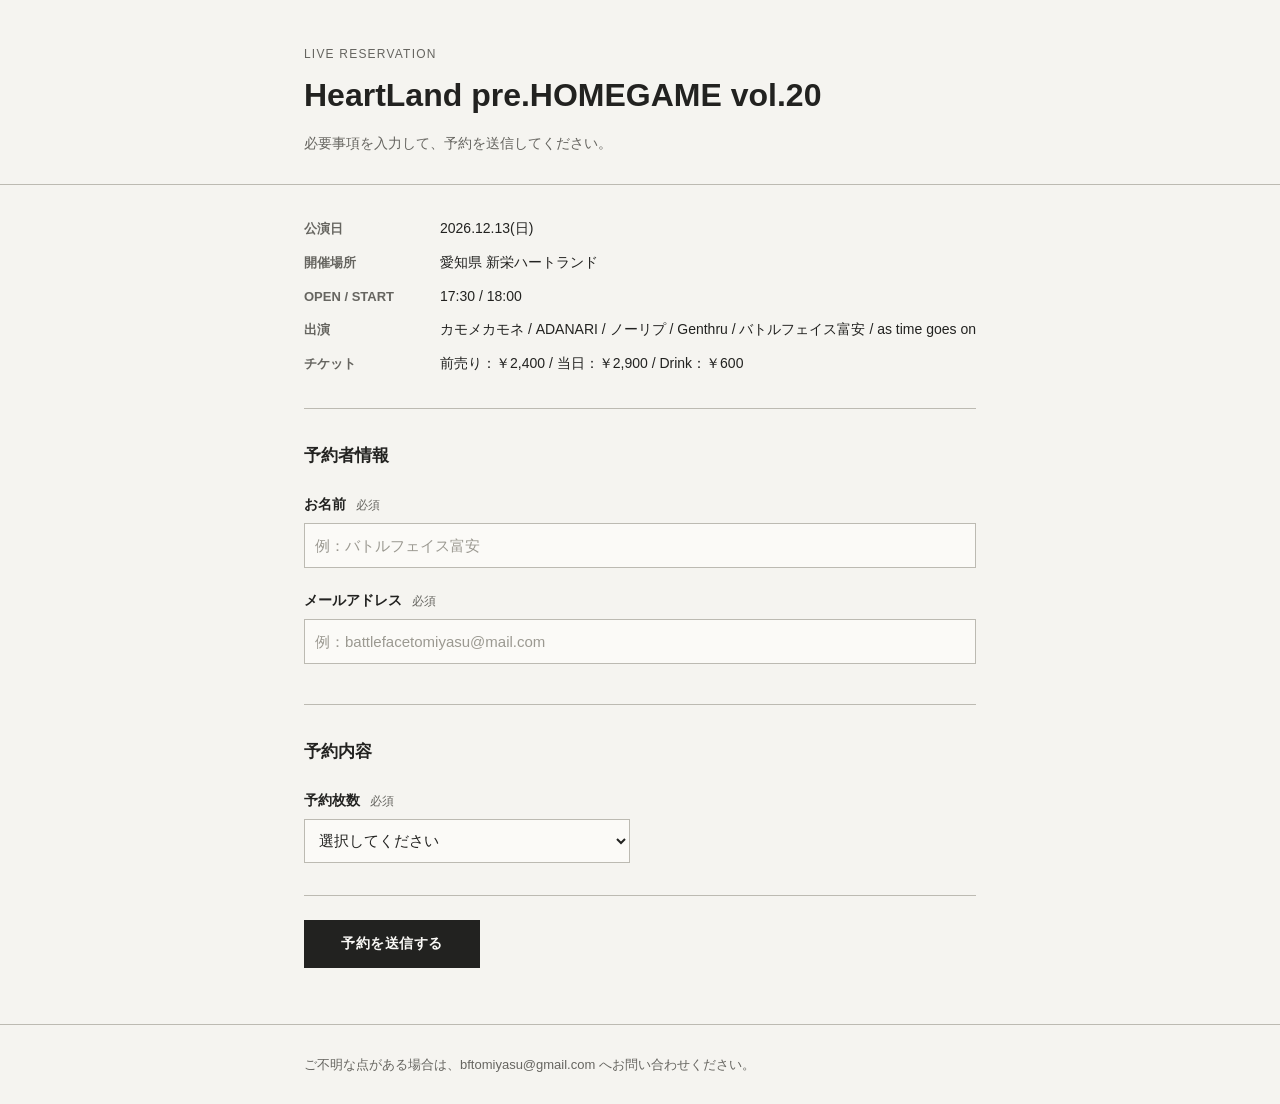
==== forms/live-20261213.html @ 8a6a3896 "コミット" ====
<!doctype html>
<html lang="ja">
<head>
  <meta charset="utf-8">
  <meta name="viewport" content="width=device-width, initial-scale=1">
  <title>バトルフェイス富安_LIVE予約フォーム</title>
  <meta name="description" content="バンドライブの参加予約を行うためのフォームです。">
  <link rel="stylesheet" href="../assets/css/style.css">
<base target="_blank">
</head>
<body>
  <header class="page-header">
    <div class="container">
      <p class="page-kicker">LIVE RESERVATION</p>
      <h1>HeartLand pre.HOMEGAME vol.20</h1>
      <p class="page-lead">必要事項を入力して、予約を送信してください。</p>
    </div>
  </header>

  <main class="container">
    <section class="event-info" aria-labelledby="event-heading">
      <h2 id="event-heading" class="sr-only">公演情報</h2>
      <dl class="event-meta">
        <div class="event-meta-row">
          <dt>公演日</dt>
          <dd>2026.12.13(日)</dd>
        </div>
        <div class="event-meta-row">
          <dt>開催場所</dt>
          <dd>愛知県 新栄ハートランド</dd>
        </div>
        <div class="event-meta-row">
          <dt>OPEN / START</dt>
          <dd>17:30 / 18:00</dd>
        </div>
        <div class="event-meta-row">
          <dt>出演</dt>
          <dd>カモメカモネ / ADANARI / ノーリプ / Genthru / バトルフェイス富安 / as time goes on</dd>
        </div>
        <div class="event-meta-row">
          <dt>チケット</dt>
          <dd>前売り：￥2,400 / 当日：￥2,900 / Drink：￥600</dd>
        </div>
      </dl>
    </section>
    <!--
      Google Formsへ送信する場合は、actionのFORM_IDと各name="entry.XXXXXXXX"を、
      実際のフォームの送信先URL・エントリーIDへ置き換える。
    -->
    <form class="reservation-form" action="https://docs.google.com/forms/u/0/d/e/1FAIpQLSelsSGmGBs6QM5jqErUDJi_N91Kq5aBleQgoty9mkNzshut1A/formResponse" method="post">
      <section class="form-section" aria-labelledby="guest-information">
        <h2 id="guest-information">予約者情報</h2>

        <div class="form-grid">
          <div class="form-field">
            <label for="guest-name">お名前 <span class="required-mark">必須</span></label>
            <input id="guest-name" name="entry.1076069704" type="text" autocomplete="name" placeholder="例：バトルフェイス富安" required>
          </div>

          <div class="form-field">
            <label for="guest-email">メールアドレス <span class="required-mark">必須</span></label>
            <input id="guest-email" name="entry.1202400113" type="email" autocomplete="email" placeholder="例：battlefacetomiyasu@mail.com" required>
          </div>
      </section>

      <section class="form-section" aria-labelledby="reservation-details">
        <h2 id="reservation-details">予約内容</h2>

        <div class="form-stack">
          <div class="form-grid form-grid--two-columns">
            <div class="form-field">
              <label for="ticket-count">予約枚数 <span class="required-mark">必須</span></label>
              <select id="ticket-count" name="entry.237744567" required>
                <option value="" selected disabled>選択してください</option>
                <option value="1枚">1枚</option>
                <option value="2枚">2枚</option>
                <option value="3枚">3枚</option>
                <option value="4枚">4枚</option>
                <option value="5枚">5枚</option>
              </select>
            </div>
        </div>
      </section>
      <div class="form-actions">
        <button type="submit">予約を送信する</button>
      </div>
    </form>
  </main>

  <footer class="page-footer">
    <div class="container">
      <p>ご不明な点がある場合は、bftomiyasu@gmail.com へお問い合わせください。</p>
    </div>
  </footer>
</body>
</html>
---- assets/css/style.css ----
/* Base */
:root {
  --color-bg: #f5f4f0;
  --color-field: #fbfaf7;
  --color-text: #222220;
  --color-subtext: #666560;
  --color-line: #bcbab2;
  --color-line-strong: #222220;
  --font-main: "Hiragino Kaku Gothic ProN", "Noto Sans JP", "Yu Gothic", sans-serif;
}

*,
*::before,
*::after {
  box-sizing: border-box;
}

html {
  scroll-behavior: smooth;
}

body {
  margin: 0;
  background: var(--color-bg);
  color: var(--color-text);
  font-family: var(--font-main);
  font-size: 0.9375rem;
  line-height: 1.8;
}

button,
input,
select,
textarea {
  font: inherit;
}

button {
  cursor: pointer;
}

/* Layout */
.container {
  width: min(100% - 2.5rem, 42rem);
  margin-inline: auto;
}

/* Header */
.page-header {
  padding-block: 2.75rem 1.75rem;
  border-bottom: 1px solid var(--color-line);
}

.page-kicker {
  margin: 0 0 0.5rem;
  color: var(--color-subtext);
  font-size: 0.75rem;
  letter-spacing: 0.1em;
}

.page-header h1 {
  margin: 0;
  font-size: clamp(1.5rem, 3.8vw, 2rem);
  font-weight: 700;
  line-height: 1.35;
}

.page-lead {
  max-width: 38rem;
  margin: 0.875rem 0 0;
  color: var(--color-subtext);
  font-size: 0.875rem;
}

/* Form sections */
.reservation-form {
  padding-block: 2rem 3.5rem;
}

.form-section + .form-section {
  margin-top: 2.5rem;
  padding-top: 2rem;
  border-top: 1px solid var(--color-line);
}

.form-section h2 {
  margin: 0 0 1.25rem;
  font-size: 1.0625rem;
  font-weight: 700;
}

.form-grid {
  display: grid;
  gap: 1.25rem;
}

.form-grid--two-columns {
  grid-template-columns: repeat(2, minmax(0, 1fr));
}

.form-stack {
  display: grid;
  gap: 1.5rem;
}

/* Form controls */
.form-field {
  display: grid;
  gap: 0.375rem;
}

.form-field label,
.choice-group legend {
  color: var(--color-text);
  font-size: 0.875rem;
  font-weight: 700;
}

.required-mark {
  margin-left: 0.375rem;
  color: var(--color-subtext);
  font-size: 0.75rem;
  font-weight: 400;
}

input[type="text"],
input[type="email"],
input[type="tel"],
select,
textarea {
  width: 100%;
  min-height: 2.75rem;
  padding: 0.5rem 0.625rem;
  border: 1px solid var(--color-line);
  border-radius: 0;
  background: var(--color-field);
  color: var(--color-text);
}

textarea {
  min-height: 7rem;
  resize: vertical;
}

input::placeholder,
textarea::placeholder {
  color: #9b9991;
  opacity: 1;
}

input[type="text"]:focus,
input[type="email"]:focus,
input[type="tel"]:focus,
select:focus,
textarea:focus {
  outline: none;
  border-color: var(--color-line-strong);
  background: #ffffff;
}

button:focus-visible,
.choice-item:focus-within,
.form-list-link:focus-visible {
  outline: 1.5px solid var(--color-line-strong);
  outline-offset: 3px;
}

.choice-group {
  display: grid;
  gap: 0.5rem;
  margin: 0;
  padding: 0;
  border: 0;
}

.choice-group legend {
  margin-bottom: 0.375rem;
  padding: 0;
}

.choice-item,
.consent-item {
  display: flex;
  align-items: flex-start;
  gap: 0.5rem;
  color: var(--color-text);
  font-size: 0.875rem;
  line-height: 1.7;
}

.choice-item input,
.consent-item input {
  width: 1rem;
  height: 1rem;
  margin-top: 0.35rem;
  accent-color: var(--color-line-strong);
  flex: 0 0 auto;
}

.consent-item {
  max-width: 40rem;
}

/* Submission */
.form-actions {
  margin-top: 2rem;
  padding-top: 1.5rem;
  border-top: 1px solid var(--color-line);
}

.form-actions button {
  min-width: 11rem;
  min-height: 3rem;
  padding: 0.625rem 1.5rem;
  border: 1px solid var(--color-line-strong);
  border-radius: 0;
  background: var(--color-line-strong);
  color: var(--color-field);
  font-size: 0.875rem;
  font-weight: 700;
  letter-spacing: 0.04em;
  transition:
    background-color 140ms ease,
    color 140ms ease;
}

.form-actions button:hover {
  background: var(--color-field);
  color: var(--color-line-strong);
}

.submit-note {
  margin: 0.75rem 0 0;
  color: var(--color-subtext);
  font-size: 0.8125rem;
}

/* Footer */
.page-footer {
  padding-block: 1.75rem;
  border-top: 1px solid var(--color-line);
}

.page-footer p {
  margin: 0;
  color: var(--color-subtext);
  font-size: 0.8125rem;
}

/* Form portal */
.portal-section + .portal-section {
  margin-top: 2.5rem;
}

.portal-section h2 {
  margin: 0 0 1rem;
  font-size: 1rem;
  font-weight: 700;
}

.form-list {
  margin: 0;
  padding: 0;
  list-style: none;
  border-top: 1px solid var(--color-line);
}

.form-list-item {
  margin: 0;
  border-bottom: 1px solid var(--color-line);
}

.form-list-link {
  display: block;
  padding-block: 1.25rem;
  color: inherit;
  text-decoration: none;
}

.form-list-meta {
  margin: 0 0 0.25rem;
  color: var(--color-subtext);
  font-size: 0.75rem;
  letter-spacing: 0.04em;
}

.form-list-title {
  margin: 0;
  font-size: clamp(1.125rem, 2.8vw, 1.375rem);
  font-weight: 700;
  line-height: 1.45;
  text-decoration: underline;
  text-decoration-color: transparent;
  text-underline-offset: 4px;
  transition: text-decoration-color 140ms ease;
}

.form-list-link:hover .form-list-title {
  text-decoration-color: var(--color-line-strong);
}

.form-list-description {
  max-width: 38rem;
  margin: 0.375rem 0 0;
  color: var(--color-subtext);
  font-size: 0.875rem;
}

.form-list-action {
  display: inline-block;
  margin: 0.75rem 0 0;
  color: var(--color-text);
  font-size: 0.8125rem;
  border-bottom: 1px solid var(--color-line-strong);
  padding-bottom: 1px;
}

.portal-note {
  max-width: 38rem;
  margin: 0;
  color: var(--color-subtext);
  font-size: 0.875rem;
}

/* Small screens */
@media (max-width: 42rem) {
  .container {
    width: min(100% - 1.5rem, 42rem);
  }

  .page-header {
    padding-block: 2rem 1.25rem;
  }

  .form-grid--two-columns {
    grid-template-columns: 1fr;
  }

  .form-actions button {
    width: 100%;
  }
}

/* Reduced motion */
@media (prefers-reduced-motion: reduce) {
  html {
    scroll-behavior: auto;
  }

  *,
  *::before,
  *::after {
    transition-duration: 0.01ms !important;
    animation-duration: 0.01ms !important;
    animation-iteration-count: 1 !important;
  }
}


/* Event details */
.sr-only {
  position: absolute;
  width: 1px;
  height: 1px;
  padding: 0;
  margin: -1px;
  overflow: hidden;
  clip: rect(0, 0, 0, 0);
  white-space: nowrap;
  border: 0;
}

.event-info {
  padding-block: 2rem;
  border-bottom: 1px solid var(--color-line);
}

.event-meta {
  margin: 0;
  display: grid;
  gap: 0.625rem;
}

.event-meta-row {
  display: grid;
  grid-template-columns: 7.5rem minmax(0, 1fr);
  gap: 0.25rem 1rem;
  align-items: baseline;
}

.event-meta-row dt {
  color: var(--color-subtext);
  font-size: 0.8125rem;
  font-weight: 700;
}

.event-meta-row dd {
  margin: 0;
  color: var(--color-text);
  font-size: 0.875rem;
  line-height: 1.7;
}

@media (max-width: 42rem) {
  .event-info {
    padding-block: 1.5rem;
  }

  .event-meta-row {
    grid-template-columns: 1fr;
    gap: 0.125rem;
  }
}
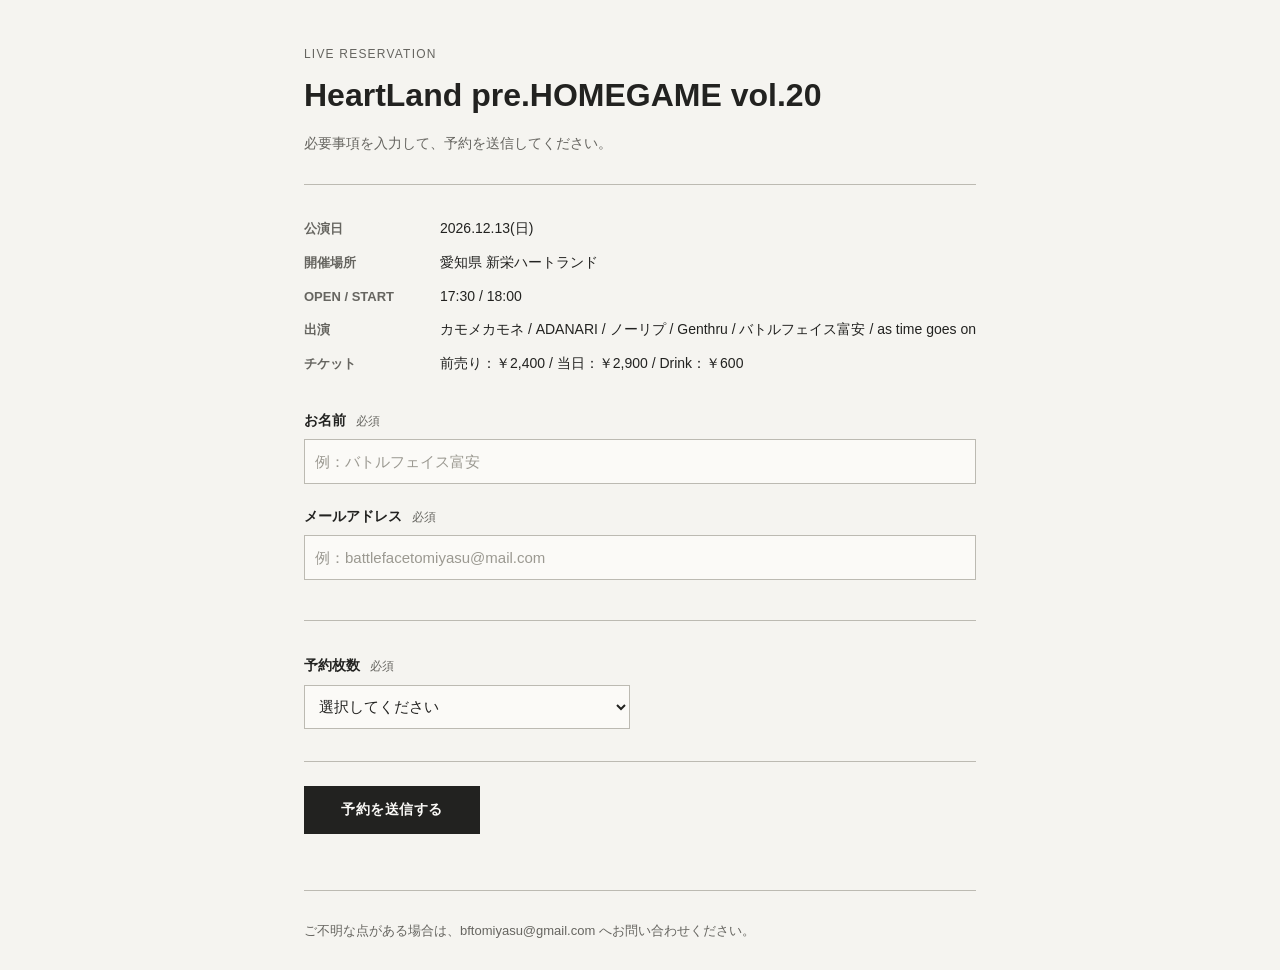
==== commit fbe6c3c7: "デザイン修正" ====
--- a/forms/live-20261213.html
+++ b/forms/live-20261213.html
@@ -49,7 +49,6 @@
     -->
     <form class="reservation-form" action="https://docs.google.com/forms/u/0/d/e/1FAIpQLSelsSGmGBs6QM5jqErUDJi_N91Kq5aBleQgoty9mkNzshut1A/formResponse" method="post">
       <section class="form-section" aria-labelledby="guest-information">
-        <h2 id="guest-information">予約者情報</h2>
 
         <div class="form-grid">
           <div class="form-field">
@@ -61,10 +60,10 @@
             <label for="guest-email">メールアドレス <span class="required-mark">必須</span></label>
             <input id="guest-email" name="entry.1202400113" type="email" autocomplete="email" placeholder="例：battlefacetomiyasu@mail.com" required>
           </div>
+        </div>
       </section>
 
       <section class="form-section" aria-labelledby="reservation-details">
-        <h2 id="reservation-details">予約内容</h2>
 
         <div class="form-stack">
           <div class="form-grid form-grid--two-columns">
@@ -72,13 +71,14 @@
               <label for="ticket-count">予約枚数 <span class="required-mark">必須</span></label>
               <select id="ticket-count" name="entry.237744567" required>
                 <option value="" selected disabled>選択してください</option>
-                <option value="1枚">1枚</option>
-                <option value="2枚">2枚</option>
-                <option value="3枚">3枚</option>
-                <option value="4枚">4枚</option>
-                <option value="5枚">5枚</option>
+                <option value="1">1枚</option>
+                <option value="2">2枚</option>
+                <option value="3">3枚</option>
+                <option value="4">4枚</option>
+                <option value="5">5枚</option>
               </select>
             </div>
+          </div>
         </div>
       </section>
       <div class="form-actions">
--- a/assets/css/style.css
+++ b/assets/css/style.css
@@ -47,7 +47,11 @@
 
 /* Header */
 .page-header {
-  padding-block: 2.75rem 1.75rem;
+  padding-block: 2.75rem 0;
+}
+
+.page-header .container {
+  padding-bottom: 1.75rem;
   border-bottom: 1px solid var(--color-line);
 }
 
@@ -237,7 +241,11 @@
 
 /* Footer */
 .page-footer {
-  padding-block: 1.75rem;
+  padding-block: 0 1.75rem;
+}
+
+.page-footer .container {
+  padding-top: 1.75rem;
   border-top: 1px solid var(--color-line);
 }
 
@@ -248,8 +256,14 @@
 }
 
 /* Form portal */
+.portal-section {
+  padding-block: 2rem 0;
+}
+
 .portal-section + .portal-section {
-  margin-top: 2.5rem;
+  margin-top: 2.25rem;
+  padding-top: 1.75rem;
+  border-top: 1px solid var(--color-line);
 }
 
 .portal-section h2 {
@@ -258,61 +272,112 @@
   font-weight: 700;
 }
 
-.form-list {
+.live-heading {
+  display: flex;
+  align-items: baseline;
+  gap: 0.5rem;
+  letter-spacing: 0.04em;
+}
+
+.live-heading span:last-child {
+  font-size: 0.75rem;
+  color: var(--color-subtext);
+  letter-spacing: 0.12em;
+}
+
+.live-list {
   margin: 0;
   padding: 0;
   list-style: none;
-  border-top: 1px solid var(--color-line);
-}
-
-.form-list-item {
-  margin: 0;
+  border-top: 1px solid var(--color-line-strong);
+}
+
+.live-item {
   border-bottom: 1px solid var(--color-line);
 }
 
-.form-list-link {
-  display: block;
-  padding-block: 1.25rem;
+.live-link {
+  display: grid;
+  grid-template-columns: 6.5rem minmax(0, 1fr) auto;
+  align-items: center;
+  gap: 0.5rem 1.25rem;
+  padding-block: 1.15rem;
   color: inherit;
   text-decoration: none;
-}
-
-.form-list-meta {
+  transition: background-color 120ms ease;
+}
+
+.live-link:hover {
+  background: rgba(34, 34, 32, 0.03);
+}
+
+.live-date-col {
+  line-height: 1.25;
+}
+
+.live-date {
+  display: block;
+  font-size: 0.9375rem;
+  font-weight: 700;
+  letter-spacing: 0.02em;
+}
+
+.live-day {
+  display: inline-block;
+  margin-top: 0.2rem;
+  font-size: 0.75rem;
+  font-weight: 700;
+  color: var(--color-subtext);
+  letter-spacing: 0.08em;
+}
+
+.live-body-col {
+  min-width: 0;
+}
+
+.live-status {
+  display: inline-block;
   margin: 0 0 0.25rem;
-  color: var(--color-subtext);
-  font-size: 0.75rem;
-  letter-spacing: 0.04em;
-}
-
-.form-list-title {
-  margin: 0;
-  font-size: clamp(1.125rem, 2.8vw, 1.375rem);
-  font-weight: 700;
-  line-height: 1.45;
+  padding: 0 0.35rem;
+  font-size: 0.6875rem;
+  font-weight: 700;
+  letter-spacing: 0.06em;
+  color: #b83b24;
+  border-radius: 0;
+}
+
+.live-title {
+  margin: 0;
+  font-size: clamp(1.0625rem, 2.6vw, 1.25rem);
+  font-weight: 700;
+  line-height: 1.4;
+}
+
+.live-link:hover .live-title {
   text-decoration: underline;
-  text-decoration-color: transparent;
-  text-underline-offset: 4px;
-  transition: text-decoration-color 140ms ease;
-}
-
-.form-list-link:hover .form-list-title {
-  text-decoration-color: var(--color-line-strong);
-}
-
-.form-list-description {
-  max-width: 38rem;
-  margin: 0.375rem 0 0;
-  color: var(--color-subtext);
-  font-size: 0.875rem;
-}
-
-.form-list-action {
-  display: inline-block;
-  margin: 0.75rem 0 0;
-  color: var(--color-text);
+  text-underline-offset: 3px;
+}
+
+.live-venue {
+  margin: 0.2rem 0 0;
   font-size: 0.8125rem;
-  border-bottom: 1px solid var(--color-line-strong);
-  padding-bottom: 1px;
+  color: var(--color-subtext);
+}
+
+.live-go {
+  font-size: 0.8125rem;
+  font-weight: 700;
+  padding: 0.35rem 0.7rem;
+  border: 1px solid var(--color-line-strong);
+  white-space: nowrap;
+  transition:
+    background-color 120ms ease,
+    color 120ms ease;
+}
+
+.live-link:hover .live-go {
+  background: var(--color-line-strong);
+  color: var(--color-field);
 }
 
 .portal-note {
@@ -322,40 +387,23 @@
   font-size: 0.875rem;
 }
 
-/* Small screens */
 @media (max-width: 42rem) {
-  .container {
-    width: min(100% - 1.5rem, 42rem);
-  }
-
-  .page-header {
-    padding-block: 2rem 1.25rem;
-  }
-
-  .form-grid--two-columns {
-    grid-template-columns: 1fr;
-  }
-
-  .form-actions button {
-    width: 100%;
-  }
-}
-
-/* Reduced motion */
-@media (prefers-reduced-motion: reduce) {
-  html {
-    scroll-behavior: auto;
-  }
-
-  *,
-  *::before,
-  *::after {
-    transition-duration: 0.01ms !important;
-    animation-duration: 0.01ms !important;
-    animation-iteration-count: 1 !important;
-  }
-}
-
+  .live-link {
+    grid-template-columns: 1fr auto;
+    gap: 0.4rem 0.75rem;
+  }
+
+  .live-date-col {
+    grid-column: 1 / -1;
+    display: flex;
+    align-items: baseline;
+    gap: 0.4rem;
+  }
+
+  .live-day {
+    margin-top: 0;
+  }
+}
 
 /* Event details */
 .sr-only {
@@ -371,7 +419,11 @@
 }
 
 .event-info {
-  padding-block: 2rem;
+  padding-block: 2rem 0;
+}
+
+.event-info .container {
+  padding-bottom: 2rem;
   border-bottom: 1px solid var(--color-line);
 }
 
@@ -401,13 +453,53 @@
   line-height: 1.7;
 }
 
+/* Small screens */
 @media (max-width: 42rem) {
+  .container {
+    width: min(100% - 1.5rem, 42rem);
+  }
+
+  .page-header {
+    padding-block: 2rem 0;
+  }
+
+  .page-header .container {
+    padding-bottom: 1.25rem;
+  }
+
   .event-info {
-    padding-block: 1.5rem;
+    padding-block: 1.5rem 0;
+  }
+
+  .event-info .container {
+    padding-bottom: 1.5rem;
+  }
+
+  .form-grid--two-columns {
+    grid-template-columns: 1fr;
+  }
+
+  .form-actions button {
+    width: 100%;
   }
 
   .event-meta-row {
     grid-template-columns: 1fr;
     gap: 0.125rem;
   }
+}
+
+/* Reduced motion */
+@media (prefers-reduced-motion: reduce) {
+  html {
+    scroll-behavior: auto;
+  }
+
+  *,
+  *::before,
+  *::after {
+    transition-duration: 0.01ms !important;
+    animation-duration: 0.01ms !important;
+    animation-iteration-count: 1 !important;
+  }
 }
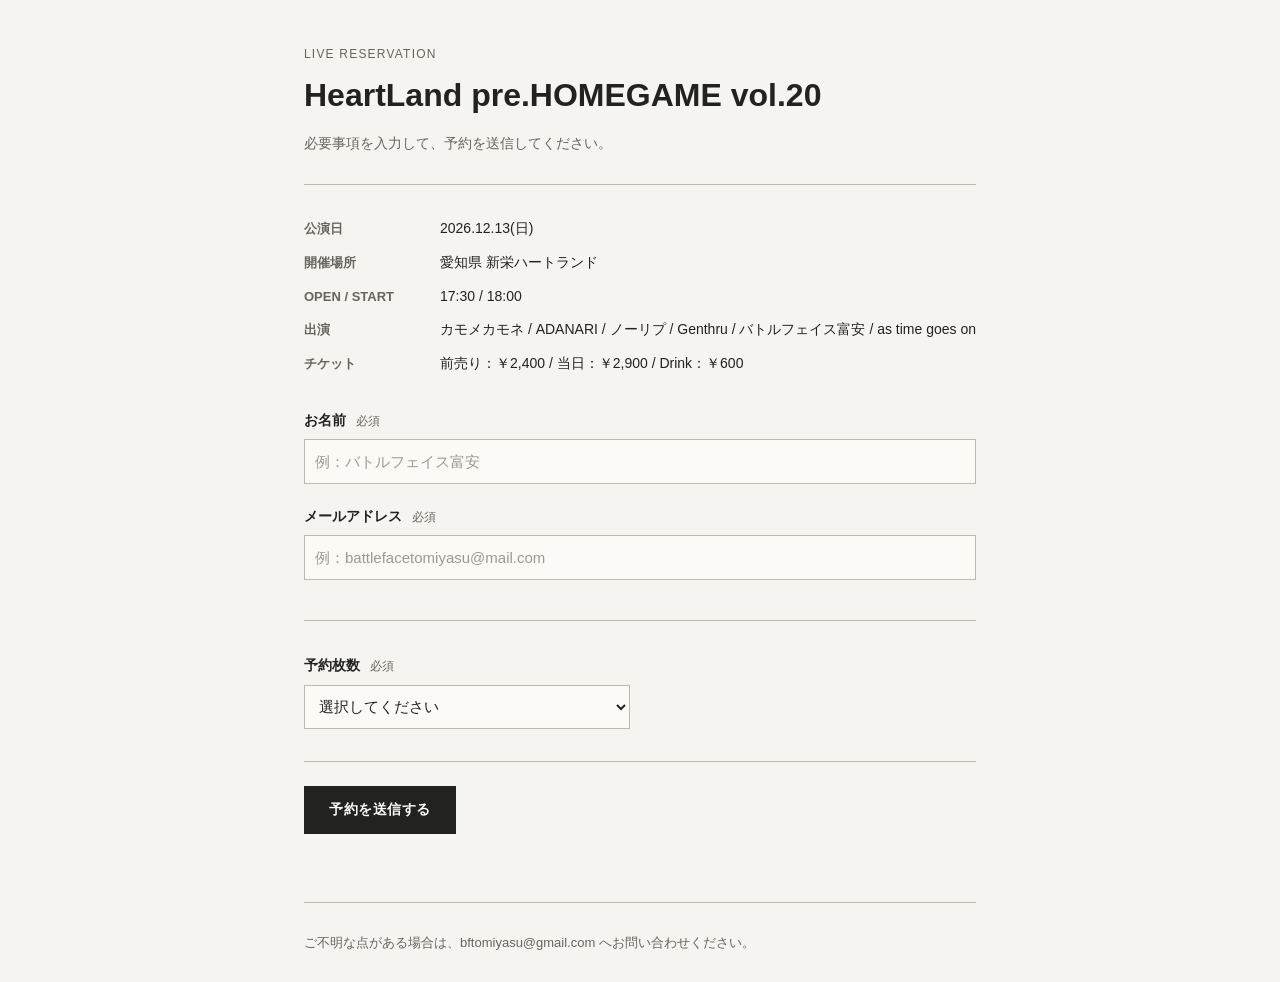
==== commit e212c363: "予約完了処理の修正１" ====
--- a/forms/live-20261213.html
+++ b/forms/live-20261213.html
@@ -47,7 +47,7 @@
       Google Formsへ送信する場合は、actionのFORM_IDと各name="entry.XXXXXXXX"を、
       実際のフォームの送信先URL・エントリーIDへ置き換える。
     -->
-    <form class="reservation-form" action="https://docs.google.com/forms/u/0/d/e/1FAIpQLSelsSGmGBs6QM5jqErUDJi_N91Kq5aBleQgoty9mkNzshut1A/formResponse" method="post">
+    <form id="reservation-form" class="reservation-form" action="https://docs.google.com/forms/u/0/d/e/1FAIpQLSelsSGmGBs6QM5jqErUDJi_N91Kq5aBleQgoty9mkNzshut1A/formResponse" method="post">
       <section class="form-section" aria-labelledby="guest-information">
 
         <div class="form-grid">
@@ -82,7 +82,8 @@
         </div>
       </section>
       <div class="form-actions">
-        <button type="submit">予約を送信する</button>
+        <button type="submit" id="submit-btn">予約を送信する</button>
+        <p id="form-message" class="submit-note" role="status" aria-live="polite"></p>
       </div>
     </form>
   </main>
@@ -93,4 +94,38 @@
     </div>
   </footer>
 </body>
-</html>+</html>
+
+
+<script>
+  const form = document.getElementById("reservation-form");
+  const submitBtn = document.getElementById("submit-btn");
+  const messageEl = document.getElementById("form-message");
+
+  form.addEventListener("submit", async (e) => {
+    e.preventDefault(); // Googleフォームの完了ページへ飛ばないようにする
+
+    submitBtn.disabled = true;
+    submitBtn.textContent = "送信中...";
+    messageEl.textContent = "";
+
+    const formData = new FormData(form);
+
+    try {
+      await fetch(form.action, {
+        method: "POST",
+        mode: "no-cors", // Googleフォーム宛てのクロスオリジン送信に必要
+        body: formData,
+      });
+
+      // no-cors だと成否のステータスは読めないため、送信完了として表示
+      form.reset();
+      messageEl.textContent = "予約を受け付けました！当日お会いできるのを楽しみにしています。";
+    } catch (err) {
+      messageEl.textContent = "送信に失敗しました。時間をおいて再度お試しいただくか、メールでご連絡ください。";
+    } finally {
+      submitBtn.disabled = false;
+      submitBtn.textContent = "予約を送信する";
+    }
+  });
+</script>
--- a/assets/css/style.css
+++ b/assets/css/style.css
@@ -213,7 +213,7 @@
 }
 
 .form-actions button {
-  min-width: 11rem;
+  min-width: 8rem;
   min-height: 3rem;
   padding: 0.625rem 1.5rem;
   border: 1px solid var(--color-line-strong);
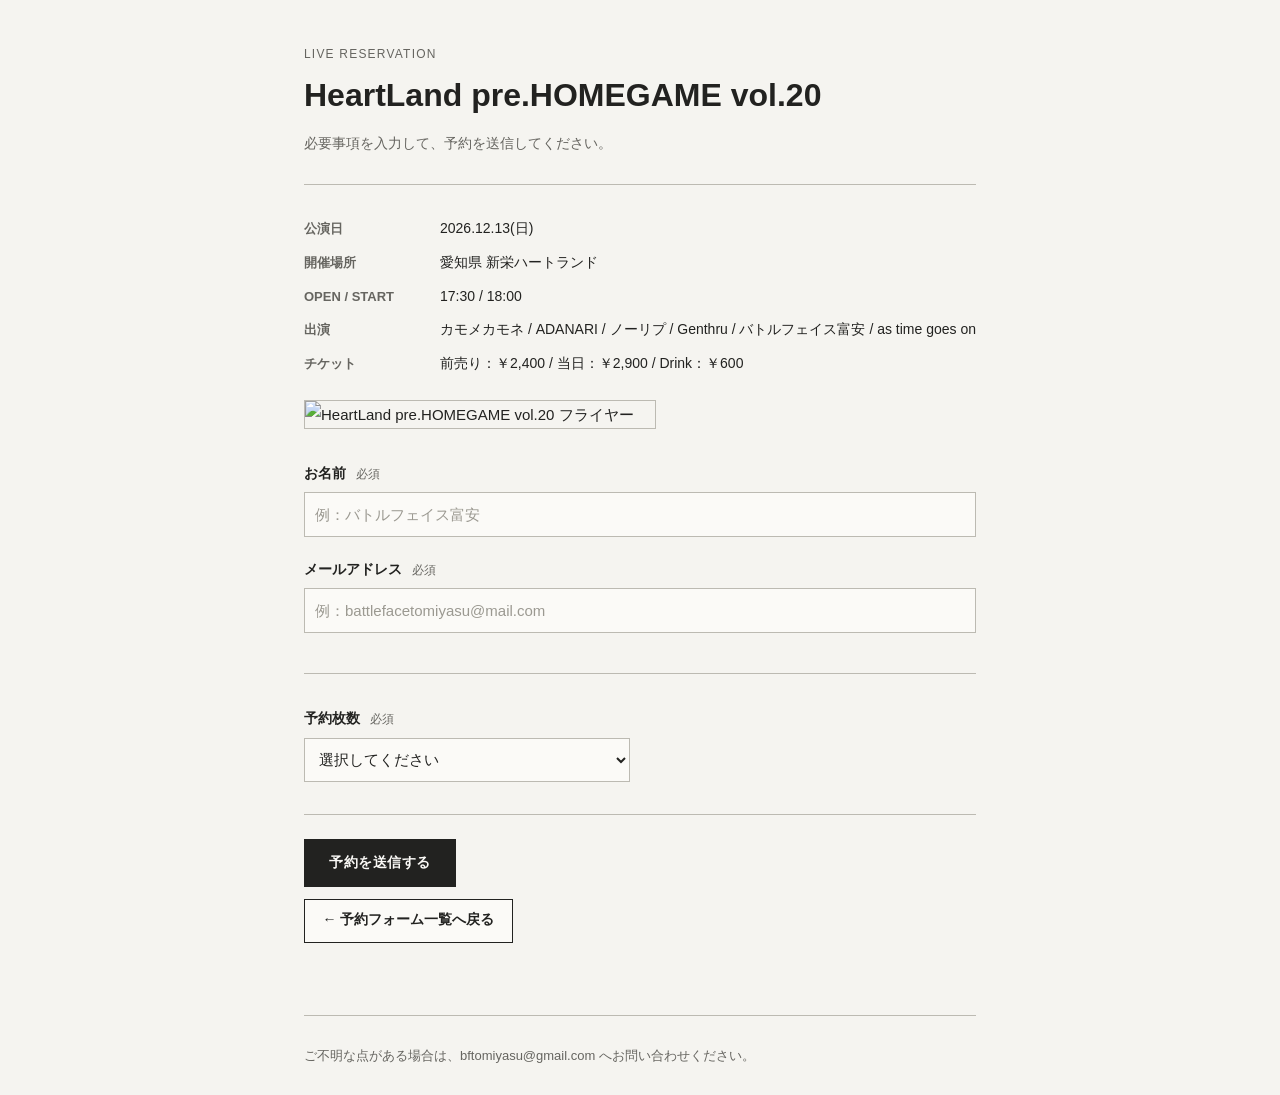
==== commit ad5d163c: "CSSの修正、フライヤー画像の追加など" ====
--- a/forms/live-20261213.html
+++ b/forms/live-20261213.html
@@ -4,9 +4,8 @@
   <meta charset="utf-8">
   <meta name="viewport" content="width=device-width, initial-scale=1">
   <title>バトルフェイス富安_LIVE予約フォーム</title>
-  <meta name="description" content="バンドライブの参加予約を行うためのフォームです。">
+  <meta name="description" content="バトルフェイス富安のライブ予約フォーム">
   <link rel="stylesheet" href="../assets/css/style.css">
-<base target="_blank">
 </head>
 <body>
   <header class="page-header">
@@ -42,23 +41,34 @@
           <dd>前売り：￥2,400 / 当日：￥2,900 / Drink：￥600</dd>
         </div>
       </dl>
+      <!--フライヤー画像-->
+      <figure class="event-flyer">
+        <img src="https://d1rjcmiyngzjnh.cloudfront.net/prod/public/fcopen/contents/live_information/1913/a8426acacb34208373141a53c615675c.png" alt="HeartLand pre.HOMEGAME vol.20 フライヤー">
+      </figure>
     </section>
     <!--
       Google Formsへ送信する場合は、actionのFORM_IDと各name="entry.XXXXXXXX"を、
       実際のフォームの送信先URL・エントリーIDへ置き換える。
     -->
-    <form id="reservation-form" class="reservation-form" action="https://docs.google.com/forms/u/0/d/e/1FAIpQLSelsSGmGBs6QM5jqErUDJi_N91Kq5aBleQgoty9mkNzshut1A/formResponse" method="post">
+    <form id="reservation-form" class="reservation-form" action="https://script.google.com/macros/s/AKfycbyg3DZTbB15Wgn3LzgsroQPNp1BYnyZCbD8CuPE9KRaO6XijBAjTRuG4fvkHWnnaJ5W/exec" method="post">
+
+    <!-- このライブ用の公演情報（送信時にGASへ渡す） -->
+    <input type="hidden" name="sheetName" value="2026-12-13_新栄ハートランド">
+    <input type="hidden" name="eventTitle" value="HeartLand pre.HOMEGAME vol.20">
+    <input type="hidden" name="eventDate" value="2026.12.13(日)">
+    <input type="hidden" name="eventVenue" value="愛知県 新栄ハートランド">
+    <input type="hidden" name="eventTime" value="OPEN 17:30 / START 18:00">
       <section class="form-section" aria-labelledby="guest-information">
 
         <div class="form-grid">
           <div class="form-field">
             <label for="guest-name">お名前 <span class="required-mark">必須</span></label>
-            <input id="guest-name" name="entry.1076069704" type="text" autocomplete="name" placeholder="例：バトルフェイス富安" required>
+            <input id="guest-name" name="name" type="text" autocomplete="name" placeholder="例：バトルフェイス富安" required>
           </div>
 
           <div class="form-field">
             <label for="guest-email">メールアドレス <span class="required-mark">必須</span></label>
-            <input id="guest-email" name="entry.1202400113" type="email" autocomplete="email" placeholder="例：battlefacetomiyasu@mail.com" required>
+            <input id="guest-email" name="email" type="email" autocomplete="email" placeholder="例：battlefacetomiyasu@mail.com" required>
           </div>
         </div>
       </section>
@@ -69,7 +79,7 @@
           <div class="form-grid form-grid--two-columns">
             <div class="form-field">
               <label for="ticket-count">予約枚数 <span class="required-mark">必須</span></label>
-              <select id="ticket-count" name="entry.237744567" required>
+              <select id="ticket-count" name="ticketCount" required>
                 <option value="" selected disabled>選択してください</option>
                 <option value="1">1枚</option>
                 <option value="2">2枚</option>
@@ -84,6 +94,7 @@
       <div class="form-actions">
         <button type="submit" id="submit-btn">予約を送信する</button>
         <p id="form-message" class="submit-note" role="status" aria-live="polite"></p>
+        <p class="back-to-portal"><a class="back-link" href="../index.html">&larr; 予約フォーム一覧へ戻る</a></p>
       </div>
     </form>
   </main>
@@ -93,9 +104,6 @@
       <p>ご不明な点がある場合は、bftomiyasu@gmail.com へお問い合わせください。</p>
     </div>
   </footer>
-</body>
-</html>
-
 
 <script>
   const form = document.getElementById("reservation-form");
@@ -103,29 +111,29 @@
   const messageEl = document.getElementById("form-message");
 
   form.addEventListener("submit", async (e) => {
-    e.preventDefault(); // Googleフォームの完了ページへ飛ばないようにする
+    e.preventDefault();
 
     submitBtn.disabled = true;
     submitBtn.textContent = "送信中...";
     messageEl.textContent = "";
 
-    const formData = new FormData(form);
+    const params = new URLSearchParams(new FormData(form));
 
     try {
       await fetch(form.action, {
         method: "POST",
-        mode: "no-cors", // Googleフォーム宛てのクロスオリジン送信に必要
-        body: formData,
+        mode: "no-cors",
+        body: params,
       });
 
-      // no-cors だと成否のステータスは読めないため、送信完了として表示
       form.reset();
-      messageEl.textContent = "予約を受け付けました！当日お会いできるのを楽しみにしています。";
+      window.location.href = "./thanks.html";
     } catch (err) {
       messageEl.textContent = "送信に失敗しました。時間をおいて再度お試しいただくか、メールでご連絡ください。";
-    } finally {
       submitBtn.disabled = false;
       submitBtn.textContent = "予約を送信する";
     }
   });
-</script>+</script>
+</body>
+</html>
--- a/assets/css/style.css
+++ b/assets/css/style.css
@@ -502,4 +502,144 @@
     animation-duration: 0.01ms !important;
     animation-iteration-count: 1 !important;
   }
-}+}
+
+/* Thanks page */
+.thanks-main {
+  padding-block: 2.25rem 3.5rem;
+}
+
+.thanks-message {
+  margin: 0;
+  font-size: 1rem;
+  font-weight: 700;
+  line-height: 1.8;
+}
+
+.thanks-sub {
+  margin: 0.75rem 0 0;
+  color: var(--color-subtext);
+  font-size: 0.875rem;
+}
+
+.thanks-actions {
+  margin-top: 2rem;
+}
+
+.thanks-close-btn {
+  min-width: 11rem;
+  min-height: 2.75rem;
+  padding: 0.5rem 1.25rem;
+  border: 1px solid var(--color-line-strong);
+  border-radius: 0;
+  background: var(--color-field);
+  color: var(--color-line-strong);
+  font-size: 0.875rem;
+  font-weight: 700;
+  transition:
+    background-color 140ms ease,
+    color 140ms ease;
+}
+
+.thanks-close-btn:hover {
+  background: var(--color-line-strong);
+  color: var(--color-field);
+}
+
+/* 一覧へ戻るリンク */
+.back-to-portal {
+  margin: 0 0 1rem;
+}
+
+.back-link {
+  display: inline-block;
+  min-height: 2.75rem;
+  padding: 0.45rem 1.1rem;
+  border: 1px solid var(--color-line-strong);
+  background: var(--color-field);
+  color: var(--color-line-strong);
+  font-size: 0.875rem;
+  font-weight: 700;
+  text-decoration: none;
+  transition:
+    background-color 140ms ease,
+    color 140ms ease;
+}
+
+.back-link:hover {
+  background: var(--color-line-strong);
+  color: var(--color-field);
+}
+
+.back-link:focus-visible {
+  outline: 1.5px solid var(--color-line-strong);
+  outline-offset: 3px;
+}
+
+/* フライヤー画像 */
+.event-flyer {
+  margin: 1.5rem 0 0;
+}
+
+.event-flyer img {
+  display: block;
+  width: min(100%, 22rem);
+  height: auto;
+  border: 1px solid var(--color-line);
+}
+
+/* 小さい画面: 戻るボタンは全幅 */
+@media (max-width: 42rem) {
+  .back-link {
+    width: 100%;
+    text-align: center;
+  }
+}
+
+/* 1) 月グループ見出し（sticky） */
+.live-month {
+  position: sticky;
+  top: 0;
+  z-index: 1;
+  margin: 2rem 0 0;
+  padding: 0.5rem 0;
+  background: var(--color-bg);
+  border-bottom: 1.5px solid var(--color-line-strong);
+  font-size: 0.8125rem;
+  font-weight: 700;
+  letter-spacing: 0.12em;
+}
+
+.live-month:first-of-type {
+  margin-top: 0;
+}
+
+.live-month + .live-list {
+  margin-top: 0;
+}
+
+/* 2) ステータスを枠つきバッジに */
+.live-status {
+  padding: 0.1rem 0.5rem;
+  color: #b83b24;
+  letter-spacing: 0.06em;
+}
+
+/* 受付終了時はグレーにする運用も想定 */
+.live-status--closed {
+  border-color: var(--color-line);
+  color: var(--color-subtext);
+}
+
+/* 3) 曜日の色分け */
+.live-day--sun { color: #b83b24; }
+.live-day--sat { color: #3a5a9b; }
+
+/* 4) 日付を大きく & 項目間の余白を広げる */
+.live-link {
+  padding-block: 1.5rem;
+}
+
+.live-date {
+  font-size: 1.25rem;
+}
